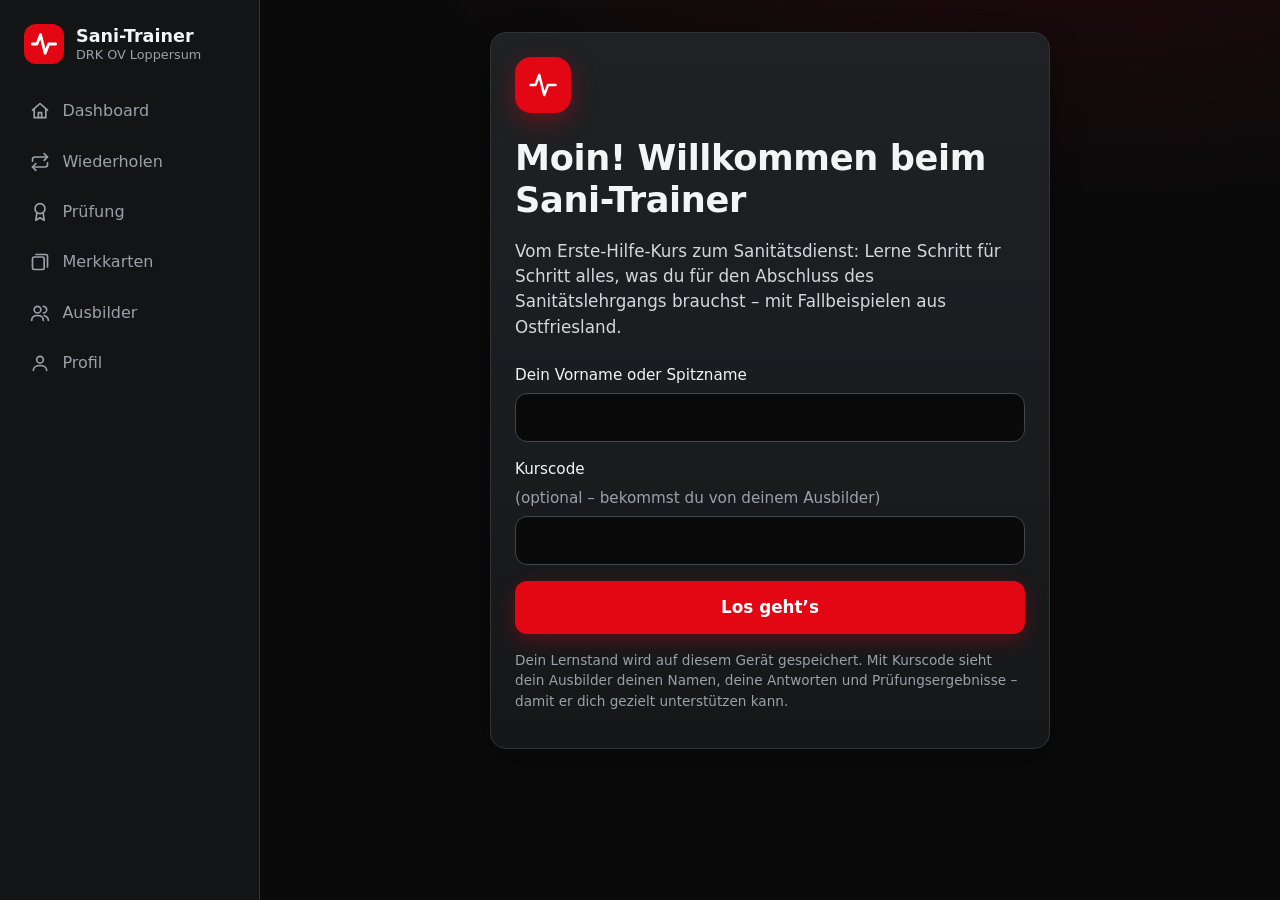
==== index.html @ b761e306 "Sani-Trainer: Lern-App für die Sanitätsausbildung (OV Loppersum) - Lernpfad in 5 Stufen mit 115 Einz" ====
<!doctype html>
<html lang="de">
<head>
  <meta charset="utf-8">
  <meta name="viewport" content="width=device-width, initial-scale=1, viewport-fit=cover">
  <title>Sani-Trainer · DRK OV Loppersum</title>
  <meta name="description" content="Lern-App für die Sanitätsausbildung des DRK-Ortsvereins Loppersum.">
  <meta name="theme-color" content="#0a0a0b">
  <meta name="apple-mobile-web-app-capable" content="yes">
  <meta name="apple-mobile-web-app-status-bar-style" content="black-translucent">
  <link rel="manifest" href="manifest.webmanifest">
  <link rel="icon" href="assets/icon.svg" type="image/svg+xml">
  <link rel="apple-touch-icon" href="assets/icon-192.png">
  <link rel="stylesheet" href="css/style.css">
</head>
<body class="loading">
  <div class="app">
    <aside class="sidebar">
      <a class="brand" href="#/">
        <div class="logos">
          <img src="assets/logo-drk.png" alt="DRK" class="logo" onerror="this.remove()">
          <img src="assets/logo-ov.png" alt="DRK OV Loppersum" class="logo" onerror="this.remove()">
        </div>
        <div class="brand-text"><strong>Sani-Trainer</strong><span>DRK OV Loppersum</span></div>
      </a>
      <nav class="nav" id="nav" aria-label="Hauptnavigation"></nav>
      <div class="sidebar-foot" id="sync-status"></div>
    </aside>

    <main class="main">
      <header class="topbar">
        <a class="brand" href="#/">
          <div class="logos">
            <img src="assets/logo-drk.png" alt="DRK" class="logo" onerror="this.remove()">
            <img src="assets/logo-ov.png" alt="DRK OV Loppersum" class="logo" onerror="this.remove()">
          </div>
          <div class="brand-text"><strong>Sani-Trainer</strong><span>DRK OV Loppersum</span></div>
        </a>
      </header>
      <div id="view" class="view"><div class="loader" aria-label="Lädt"></div></div>
    </main>

    <nav class="bottom-nav" id="bottom-nav" aria-label="Navigation"></nav>
  </div>
  <script type="module" src="js/app.js"></script>
</body>
</html>
---- css/style.css ----
/* Sani-Trainer – dunkles Design: Schwarz / Anthrazit / Rot */
:root {
  --bg: #0a0a0b;
  --surface: #161719;
  --surface-2: #1f2124;
  --surface-3: #2a2d31;
  --border: #303338;
  --border-strong: #42464d;
  --text: #f3f4f6;
  --muted: #9ba1a9;
  --red: #e30613;
  --red-hover: #ff1f2d;
  --red-soft: rgba(227, 6, 19, 0.14);
  --green: #22c55e;
  --green-soft: rgba(34, 197, 94, 0.14);
  --amber: #f5a524;
  --amber-soft: rgba(245, 165, 36, 0.14);
  --radius: 16px;
  --radius-sm: 10px;
  --shadow: 0 10px 30px rgba(0, 0, 0, 0.35);
  --font: system-ui, -apple-system, "Segoe UI", Roboto, "Helvetica Neue", Arial, sans-serif;
  color-scheme: dark;
}

* { box-sizing: border-box; }
html { -webkit-text-size-adjust: 100%; }
body {
  margin: 0;
  background: var(--bg);
  background-image: radial-gradient(1200px 500px at 85% -10%, rgba(227, 6, 19, 0.10), transparent 60%);
  background-attachment: fixed;
  color: var(--text);
  font: 16px/1.5 var(--font);
  -webkit-font-smoothing: antialiased;
}
a { color: inherit; text-decoration: none; }
h1, h2, h3 { line-height: 1.2; margin: 0 0 0.5em; letter-spacing: -0.01em; }
h1 { font-size: clamp(1.6rem, 3.5vw, 2.2rem); }
h2 { font-size: 1.15rem; }
h3 { font-size: 1.05rem; }
p { margin: 0 0 1em; }
hr { border: 0; border-top: 1px solid var(--border); margin: 1.5rem 0; }
.muted { color: var(--muted); }
.small { font-size: 0.85rem; }
.lead { font-size: 1.05rem; color: #d4d7dc; }
.good { color: var(--green); }
.mid { color: var(--amber); }
.bad { color: var(--red-hover); }
.ok-text { color: var(--green); }

.icon { width: 20px; height: 20px; flex: none; }
.icon-xl { width: 48px; height: 48px; color: var(--green); }

/* ---------- Layout ---------- */
.app { display: grid; grid-template-columns: 260px 1fr; min-height: 100vh; }
.sidebar {
  position: sticky; top: 0; height: 100vh;
  display: flex; flex-direction: column; gap: 1.5rem;
  padding: 1.5rem 1rem;
  background: rgba(22, 23, 25, 0.85);
  border-right: 1px solid var(--border);
  backdrop-filter: blur(10px);
}
.brand { display: flex; align-items: center; gap: 0.75rem; padding: 0 0.5rem; }
.logos { display: flex; gap: 0.5rem; align-items: center; }
.logo { height: 40px; width: auto; max-width: 90px; object-fit: contain; border-radius: 6px; }
.logos:not(:has(img))::before {
  content: ""; width: 40px; height: 40px; border-radius: 12px;
  background: var(--red) url("../assets/icon-mark.svg") center / 70% no-repeat;
}
.brand-text { display: flex; flex-direction: column; line-height: 1.2; }
.brand-text strong { font-size: 1.1rem; }
.brand-text span { font-size: 0.8rem; color: var(--muted); }

.nav { display: flex; flex-direction: column; gap: 0.25rem; }
.nav a {
  display: flex; align-items: center; gap: 0.75rem;
  padding: 0.7rem 0.9rem; border-radius: var(--radius-sm);
  color: var(--muted); font-weight: 500;
  transition: background 0.15s, color 0.15s;
}
.nav a:hover { background: var(--surface-2); color: var(--text); }
.nav a.active { background: var(--red-soft); color: #fff; box-shadow: inset 3px 0 0 var(--red); }
.nav a.active .icon { color: var(--red-hover); }

.sidebar-foot { margin-top: auto; }
.me {
  display: flex; gap: 0.75rem; align-items: flex-start;
  padding: 0.9rem; border-radius: var(--radius-sm);
  background: var(--surface-2); border: 1px solid var(--border);
}
.me .icon { margin-top: 2px; color: var(--muted); }
.me div { display: flex; flex-direction: column; font-size: 0.9rem; min-width: 0; }
.me span { color: var(--muted); }

.main { min-width: 0; }
.topbar { display: none; }
.view { max-width: 1180px; margin: 0 auto; padding: 2rem 2rem 4rem; }
.bottom-nav { display: none; }

@media (max-width: 900px) {
  .app { grid-template-columns: 1fr; }
  .sidebar { display: none; }
  .topbar {
    display: flex; align-items: center; position: sticky; top: 0; z-index: 10;
    padding: calc(0.75rem + env(safe-area-inset-top)) 16px 0.75rem;
    background: rgba(10, 10, 11, 0.9); backdrop-filter: blur(10px);
    border-bottom: 1px solid var(--border);
  }
  .topbar .brand { padding: 0; }
  .topbar .logo { height: 32px; }
  .view { padding: 1.25rem 16px calc(6rem + env(safe-area-inset-bottom)); }
  .bottom-nav {
    display: grid; grid-template-columns: repeat(5, 1fr);
    position: fixed; bottom: 0; left: 0; right: 0; z-index: 20;
    padding: 0.4rem 0.25rem calc(0.4rem + env(safe-area-inset-bottom));
    background: rgba(22, 23, 25, 0.95); backdrop-filter: blur(12px);
    border-top: 1px solid var(--border);
  }
  .bottom-nav a {
    display: flex; flex-direction: column; align-items: center; gap: 2px;
    padding: 0.35rem 0; font-size: 0.7rem; color: var(--muted); border-radius: 10px;
  }
  .bottom-nav a.active { color: #fff; }
  .bottom-nav a.active .icon { color: var(--red-hover); }
  body.in-session .bottom-nav { display: none; }
  body.in-session .view { padding-bottom: 2rem; }
}

/* ---------- Bausteine ---------- */
.card {
  background: linear-gradient(180deg, var(--surface-2), var(--surface));
  border: 1px solid var(--border);
  border-radius: var(--radius);
  padding: 1.5rem;
  box-shadow: var(--shadow);
}
.card + .card, .grid-2 + .card, .card + .grid-2 { margin-top: 1.25rem; }
.card-head { display: flex; justify-content: space-between; align-items: baseline; gap: 1rem; flex-wrap: wrap; margin-bottom: 0.75rem; }
.card-head h2 { margin: 0; }
.grid-2 > .card { margin-top: 0; }
.grid-2 { display: grid; grid-template-columns: repeat(2, minmax(0, 1fr)); gap: 1.25rem; margin-top: 1.25rem; }
@media (max-width: 760px) { .grid-2 { grid-template-columns: 1fr; } }
.page-head { margin-bottom: 1rem; }
.page-head p { max-width: 65ch; }
.section-title { margin: 2rem 0 1rem; font-size: 1.25rem; }

.btn {
  display: inline-flex; align-items: center; justify-content: center; gap: 0.5rem;
  min-height: 44px; padding: 0.6rem 1.15rem;
  border: 1px solid transparent; border-radius: 12px;
  font: inherit; font-weight: 600; cursor: pointer;
  transition: background 0.15s, transform 0.05s, border-color 0.15s, opacity 0.15s;
}
.btn:active { transform: translateY(1px); }
.btn:disabled { opacity: 0.4; cursor: not-allowed; }
.btn-primary { background: var(--red); color: #fff; box-shadow: 0 6px 20px rgba(227, 6, 19, 0.3); }
.btn-primary:hover:not(:disabled) { background: var(--red-hover); }
.btn-secondary { background: var(--surface-3); color: var(--text); border-color: var(--border-strong); }
.btn-secondary:hover { background: #33363b; }
.btn-ghost { background: transparent; color: var(--muted); }
.btn-ghost:hover { color: var(--text); background: var(--surface-2); }
.btn-danger-ghost { background: transparent; color: var(--red-hover); border-color: rgba(227, 6, 19, 0.5); }
.btn-danger-ghost:hover { background: var(--red-soft); }
.btn-lg { min-height: 52px; padding: 0.8rem 1.5rem; font-size: 1.05rem; }
.btn-sm { min-height: 36px; padding: 0.35rem 0.8rem; font-size: 0.9rem; }
.btn .icon { width: 18px; height: 18px; }
.link { display: inline-flex; align-items: center; gap: 0.5rem; color: var(--red-hover); font-weight: 600; }

.tag {
  display: inline-flex; align-items: center; padding: 0.15rem 0.6rem;
  border-radius: 999px; font-size: 0.75rem; font-weight: 600;
  background: var(--surface-3); color: #d4d7dc; border: 1px solid var(--border-strong);
}
.tag-muted { color: var(--muted); background: transparent; }
.tag-red { background: var(--red-soft); color: #ff6b74; border-color: rgba(227, 6, 19, 0.4); }
.tag-ok { background: var(--green-soft); color: var(--green); border-color: rgba(34, 197, 94, 0.4); }

.bar { height: 8px; border-radius: 99px; background: var(--surface-3); overflow: hidden; }
.bar span { display: block; height: 100%; border-radius: inherit; background: var(--red); transition: width 0.6s ease; }
.bar.good span { background: var(--green); }
.bar.mid span { background: var(--amber); }
.bar.bad span { background: var(--red); }

.ring-bg { fill: none; stroke: var(--surface-3); stroke-width: 10; }
.ring-fg { fill: none; stroke: var(--red); stroke-width: 10; stroke-linecap: round; transition: stroke-dashoffset 0.8s ease; }
.ring-text { fill: var(--text); font-size: 24px; font-weight: 700; font-family: var(--font); }
.ring-label { fill: var(--muted); font-size: 11px; font-family: var(--font); text-transform: uppercase; letter-spacing: 0.08em; }

/* ---------- Formulare ---------- */
.form { display: flex; flex-direction: column; gap: 1rem; }
label { display: flex; flex-direction: column; gap: 0.4rem; font-weight: 500; font-size: 0.95rem; }
input[type="text"], input:not([type]), input[type="password"] {
  font: inherit; color: var(--text);
  background: var(--bg); border: 1px solid var(--border-strong); border-radius: 12px;
  padding: 0.75rem 0.9rem; min-height: 48px;
}
input:focus { outline: 2px solid var(--red); outline-offset: 1px; border-color: transparent; }
.form-error { color: #ff6b74; background: var(--red-soft); padding: 0.6rem 0.8rem; border-radius: 10px; margin: 0; }
.form-ok { color: var(--green); margin-top: 0.5rem; }
.file-btn { cursor: pointer; align-self: flex-start; display: inline-flex; flex-direction: row; }
.switch { flex-direction: row; align-items: center; gap: 0.75rem; cursor: pointer; }
.switch input { position: absolute; opacity: 0; }
.switch span { width: 46px; height: 26px; border-radius: 99px; background: var(--surface-3); border: 1px solid var(--border-strong); position: relative; transition: background 0.2s; flex: none; }
.switch span::after { content: ""; position: absolute; top: 3px; left: 3px; width: 18px; height: 18px; border-radius: 50%; background: #fff; transition: transform 0.2s; }
.switch input:checked + span { background: var(--red); border-color: var(--red); }
.switch input:checked + span::after { transform: translateX(20px); }
.switch input:focus-visible + span { outline: 2px solid var(--red); outline-offset: 2px; }
.card .btn + .btn { margin-left: 0.5rem; }
.card > .btn { margin-top: 0.25rem; }

/* ---------- Onboarding ---------- */
.onboarding { display: grid; place-items: center; min-height: 70vh; }
.onboarding-card { max-width: 560px; width: 100%; }
.onb-logos { display: flex; align-items: center; gap: 0.75rem; margin-bottom: 1.5rem; }
.onb-logos .logo { height: 56px; }
.onb-mark { width: 56px; height: 56px; border-radius: 16px; display: grid; place-items: center; background: var(--red); color: #fff; box-shadow: 0 8px 24px rgba(227, 6, 19, 0.35); }
.onb-mark .icon { width: 30px; height: 30px; }
.onb-logos:has(.logo) .onb-mark { display: none; }
.onboarding-card .form { margin: 1.5rem 0 1rem; }

/* ---------- Dashboard ---------- */
.hero {
  display: flex; align-items: center; justify-content: space-between; gap: 2rem;
  padding: 2rem; border-radius: 20px;
  background:
    radial-gradient(600px 300px at 100% 0%, rgba(227, 6, 19, 0.22), transparent 70%),
    linear-gradient(135deg, #1d1f22, #121315);
  border: 1px solid var(--border);
  box-shadow: var(--shadow);
}
.eyebrow { display: inline-block; font-size: 0.75rem; font-weight: 700; letter-spacing: 0.1em; text-transform: uppercase; color: #ff6b74; margin-bottom: 0.5rem; }
.hero-actions { display: flex; flex-wrap: wrap; gap: 0.75rem; margin-top: 1.25rem; }
.hero-ring { flex: none; }
@media (max-width: 640px) {
  .hero { flex-direction: column-reverse; align-items: flex-start; padding: 1.5rem; gap: 1rem; }
  .hero-ring svg { width: 110px; height: 110px; }
  .hero-actions .btn { flex: 1 1 auto; }
}

.kpis { display: grid; grid-template-columns: repeat(4, minmax(0, 1fr)); gap: 1rem; margin-top: 1.25rem; }
@media (max-width: 900px) { .kpis { grid-template-columns: repeat(2, minmax(0, 1fr)); } }
.kpi {
  display: flex; align-items: center; gap: 0.9rem;
  padding: 1rem 1.1rem; border-radius: var(--radius);
  background: var(--surface); border: 1px solid var(--border);
}
.kpi > .icon { width: 40px; height: 40px; padding: 9px; border-radius: 12px; background: var(--red-soft); color: #ff6b74; }
.kpi div { display: flex; flex-direction: column; min-width: 0; }
.kpi span { font-size: 0.8rem; color: var(--muted); }
.kpi strong { font-size: 1.4rem; }

.levels { display: grid; grid-template-columns: repeat(auto-fill, minmax(260px, 1fr)); gap: 1rem; }
.level-card {
  display: flex; gap: 1rem; padding: 1.25rem;
  border-radius: var(--radius); background: var(--surface); border: 1px solid var(--border);
  transition: border-color 0.15s, transform 0.15s, background 0.15s;
}
.level-card:hover:not(.locked) { border-color: var(--border-strong); background: var(--surface-2); transform: translateY(-2px); }
.level-card.current { border-color: rgba(227, 6, 19, 0.7); box-shadow: 0 0 0 1px rgba(227, 6, 19, 0.35), var(--shadow); }
.level-card.locked { opacity: 0.5; cursor: not-allowed; }
.level-num {
  flex: none; width: 44px; height: 44px; border-radius: 12px; display: grid; place-items: center;
  background: var(--surface-3); font-weight: 800; font-size: 1.2rem;
}
.level-card.current .level-num, .level-card.exam:not(.locked) .level-num { background: var(--red); color: #fff; }
.level-card.done .level-num { background: var(--green-soft); color: var(--green); }
.level-body { flex: 1; min-width: 0; display: flex; flex-direction: column; }
.level-body h3 { margin-bottom: 0.25rem; }
.level-body p { font-size: 0.88rem; color: var(--muted); margin-bottom: 0.75rem; }
.level-foot { display: flex; justify-content: space-between; font-size: 0.85rem; color: var(--muted); margin: auto 0 0.4rem; }
.level-foot strong { color: var(--text); }

.topic-list { list-style: none; padding: 0; margin: 0; display: flex; flex-direction: column; gap: 0.9rem; }
.topic-list a { display: block; padding: 0.35rem; margin: -0.35rem; border-radius: 10px; }
.topic-list a:hover { background: var(--surface-3); }
.topic-row { display: flex; justify-content: space-between; gap: 1rem; margin-bottom: 0.35rem; font-size: 0.95rem; }
.chips { display: flex; flex-wrap: wrap; gap: 0.5rem; }
.chip {
  padding: 0.45rem 0.85rem; border-radius: 999px; font-size: 0.88rem;
  background: var(--surface-3); border: 1px solid var(--border-strong);
  transition: border-color 0.15s, background 0.15s;
}
.chip:hover { border-color: var(--red); background: var(--red-soft); }

/* ---------- Lernsitzung ---------- */
.session { max-width: 780px; margin: 0 auto; }
.session-head { display: flex; align-items: center; gap: 1rem; margin-bottom: 0.75rem; }
.session-title { display: flex; flex-direction: column; flex: 1; min-width: 0; line-height: 1.3; }
.session-title strong { white-space: nowrap; overflow: hidden; text-overflow: ellipsis; }
.progress-line { height: 4px; background: var(--surface-3); border-radius: 99px; overflow: hidden; margin-bottom: 1.25rem; }
.progress-line span { display: block; height: 100%; background: var(--red); transition: width 0.4s ease; }
.timer { display: inline-flex; align-items: center; gap: 0.4rem; padding: 0.4rem 0.8rem; border-radius: 99px; background: var(--surface-3); font-variant-numeric: tabular-nums; font-weight: 700; }
.timer.warn { background: var(--red-soft); color: #ff6b74; }

.q-meta { display: flex; flex-wrap: wrap; gap: 0.4rem; margin-bottom: 1rem; }
.q-text { font-size: 1.2rem; font-weight: 650; margin-bottom: 0.75rem; }
.hint { color: var(--muted); font-size: 0.88rem; margin-top: -0.25rem; }
.answers { display: flex; flex-direction: column; gap: 0.6rem; margin: 1rem 0; }
.answers-tf { flex-direction: row; }
.answers-tf .opt { flex: 1; justify-content: center; }
.opt {
  display: flex; align-items: center; gap: 0.8rem; width: 100%; text-align: left;
  padding: 0.9rem 1rem; min-height: 54px;
  font: inherit; color: var(--text);
  background: var(--surface-3); border: 1.5px solid var(--border-strong); border-radius: 12px;
  cursor: pointer; transition: border-color 0.12s, background 0.12s;
}
.opt:hover { border-color: #5a5f67; }
.opt.selected { border-color: var(--red); background: var(--red-soft); }
.opt .dot, .opt .box { flex: none; width: 20px; height: 20px; border: 2px solid #6b7078; }
.opt .dot { border-radius: 50%; }
.opt .box { border-radius: 6px; }
.opt.selected .dot { border-color: var(--red); background: radial-gradient(circle, var(--red) 45%, transparent 50%); }
.opt.selected .box { border-color: var(--red); background: var(--red); box-shadow: inset 0 0 0 3px var(--surface-3); }
.opt .num { flex: none; width: 26px; height: 26px; border-radius: 8px; display: grid; place-items: center; background: var(--bg); font-weight: 700; font-size: 0.85rem; color: var(--muted); }
.opt.chosen { border-color: var(--red); background: var(--red-soft); }
.opt.chosen .num { background: var(--red); color: #fff; }
.order-chosen, .order-pool { display: flex; flex-direction: column; gap: 0.5rem; }
.order-pool { margin-top: 0.75rem; padding-top: 0.75rem; border-top: 1px dashed var(--border-strong); }
.order-empty { padding: 0.9rem; border: 1.5px dashed var(--border-strong); border-radius: 12px; color: var(--muted); text-align: center; font-size: 0.9rem; }

.answers.locked .opt { cursor: default; }
.opt.correct { border-color: var(--green); background: var(--green-soft); }
.opt.missed { border-color: var(--green); border-style: dashed; }
.opt.wrong { border-color: var(--red); background: var(--red-soft); }
.opt.dim { opacity: 0.5; }

.feedback { border-radius: 12px; padding: 1rem 1.1rem; margin-bottom: 1rem; border: 1px solid; }
.feedback p { margin: 0.4rem 0 0; color: #d4d7dc; }
.feedback.ok { background: var(--green-soft); border-color: rgba(34, 197, 94, 0.4); }
.feedback.bad { background: var(--red-soft); border-color: rgba(227, 6, 19, 0.45); }
.fb-title { font-weight: 700; }
.feedback.ok .fb-title { color: var(--green); }
.feedback.bad .fb-title { color: #ff6b74; }
.fb-order { margin: 0.5rem 0 0; padding-left: 1.3rem; }
.q-actions { display: flex; justify-content: flex-end; }
.q-actions .btn { min-width: 180px; }
@media (max-width: 640px) { .q-actions .btn { width: 100%; } }

.case-title { font-size: 1.35rem; }
.scenario { padding: 1rem 1.1rem; border-left: 3px solid var(--red); background: var(--bg); border-radius: 0 12px 12px 0; color: #d9dce1; }
.case-step { border-top: 1px solid var(--border); padding-top: 1.25rem; margin-top: 1.25rem; scroll-margin-top: 90px; }
.step-label { font-size: 0.75rem; font-weight: 700; text-transform: uppercase; letter-spacing: 0.08em; color: #ff6b74; margin-bottom: 0.5rem; }
.situation { padding: 0.8rem 1rem; background: var(--surface-3); border-radius: 12px; font-size: 0.95rem; }
.question.embedded .q-text { font-size: 1.1rem; }

.result { display: flex; align-items: center; gap: 2rem; }
@media (max-width: 640px) { .result { flex-direction: column; align-items: flex-start; } }
.result .tag { margin-bottom: 0.5rem; }
.review-list { padding-left: 1.2rem; margin: 0; display: flex; flex-direction: column; gap: 1rem; }
.review-list ul { padding-left: 1.1rem; margin-top: 0.5rem; display: flex; flex-direction: column; gap: 0.6rem; }
.review-list p { margin: 0.25rem 0 0; }

.empty { text-align: center; max-width: 560px; margin: 2rem auto; display: flex; flex-direction: column; align-items: center; gap: 0.5rem; }

/* ---------- Prüfung ---------- */
.facts { list-style: none; padding: 0; margin: 0 0 1.5rem; display: flex; flex-direction: column; gap: 0.9rem; }
.facts li { display: flex; align-items: center; gap: 0.75rem; }
.facts .icon { color: #ff6b74; }
.notice { display: flex; gap: 0.6rem; align-items: center; padding: 0.9rem 1rem; background: var(--surface-3); border-radius: 12px; color: var(--muted); margin: 0; }
.exam-list { list-style: none; padding: 0; margin: 0; display: flex; flex-direction: column; gap: 0.6rem; }
.exam-list li { display: grid; grid-template-columns: 1fr auto auto; gap: 1rem; align-items: center; padding: 0.6rem 0.8rem; background: var(--surface-3); border-radius: 10px; }

/* ---------- Merkkarten ---------- */
.memo-grid { display: grid; grid-template-columns: repeat(auto-fill, minmax(300px, 1fr)); gap: 1.25rem; }
.memo-grid .card + .card { margin-top: 0; }
.memo h2 { color: #ff6b74; }
.memo-table { width: 100%; border-collapse: collapse; font-size: 0.92rem; }
.memo-table th, .memo-table td { padding: 0.5rem 0; border-bottom: 1px solid var(--border); text-align: left; vertical-align: top; }
.memo-table th { font-weight: 600; padding-right: 1rem; width: 45%; }
.memo-table td { color: #d4d7dc; }
.memo-list { margin: 0; padding-left: 1.2rem; display: flex; flex-direction: column; gap: 0.4rem; font-size: 0.92rem; }
.memo .small { margin: 0.75rem 0 0; }

/* ---------- Ausbilder ---------- */
.stats-head { display: flex; justify-content: space-between; align-items: center; gap: 1rem; flex-wrap: wrap; margin-top: 2rem; }
.stats-head h2 { font-size: 1.4rem; margin: 0; }
.hard-list { margin: 0; padding-left: 1.3rem; display: flex; flex-direction: column; gap: 0.8rem; font-size: 0.92rem; }
.legend { display: flex; flex-wrap: wrap; gap: 0.4rem; font-size: 0.75rem; }
.legend .cell { padding: 0.15rem 0.5rem; border-radius: 6px; }
.table-wrap { overflow-x: auto; margin: 0 -0.5rem; padding: 0 0.5rem; }
.heatmap { border-collapse: separate; border-spacing: 3px; font-size: 0.85rem; min-width: 100%; }
.heatmap thead th { font-weight: 600; color: var(--muted); font-size: 0.75rem; vertical-align: bottom; white-space: nowrap; padding: 0.3rem; }
.heatmap tbody th { text-align: left; white-space: nowrap; padding-right: 0.8rem; font-weight: 600; position: sticky; left: 0; background: var(--surface); }
.heatmap td { text-align: center; padding: 0.45rem 0.4rem; border-radius: 6px; min-width: 44px; font-variant-numeric: tabular-nums; }
.heatmap td small { display: block; font-size: 0.65rem; opacity: 0.7; }
.cell.good { background: rgba(34, 197, 94, 0.22); color: #7ee2a2; }
.cell.mid { background: rgba(245, 165, 36, 0.22); color: #f8c46b; }
.cell.bad { background: rgba(227, 6, 19, 0.28); color: #ff8a91; }
.cell.none { background: var(--surface-3); color: var(--muted); }

/* ---------- Laden ---------- */
.loader { width: 40px; height: 40px; margin: 30vh auto; border-radius: 50%; border: 3px solid var(--surface-3); border-top-color: var(--red); animation: spin 0.8s linear infinite; }
@keyframes spin { to { transform: rotate(360deg); } }

@media (prefers-reduced-motion: reduce) {
  *, *::before, *::after { transition: none !important; animation: none !important; scroll-behavior: auto !important; }
}
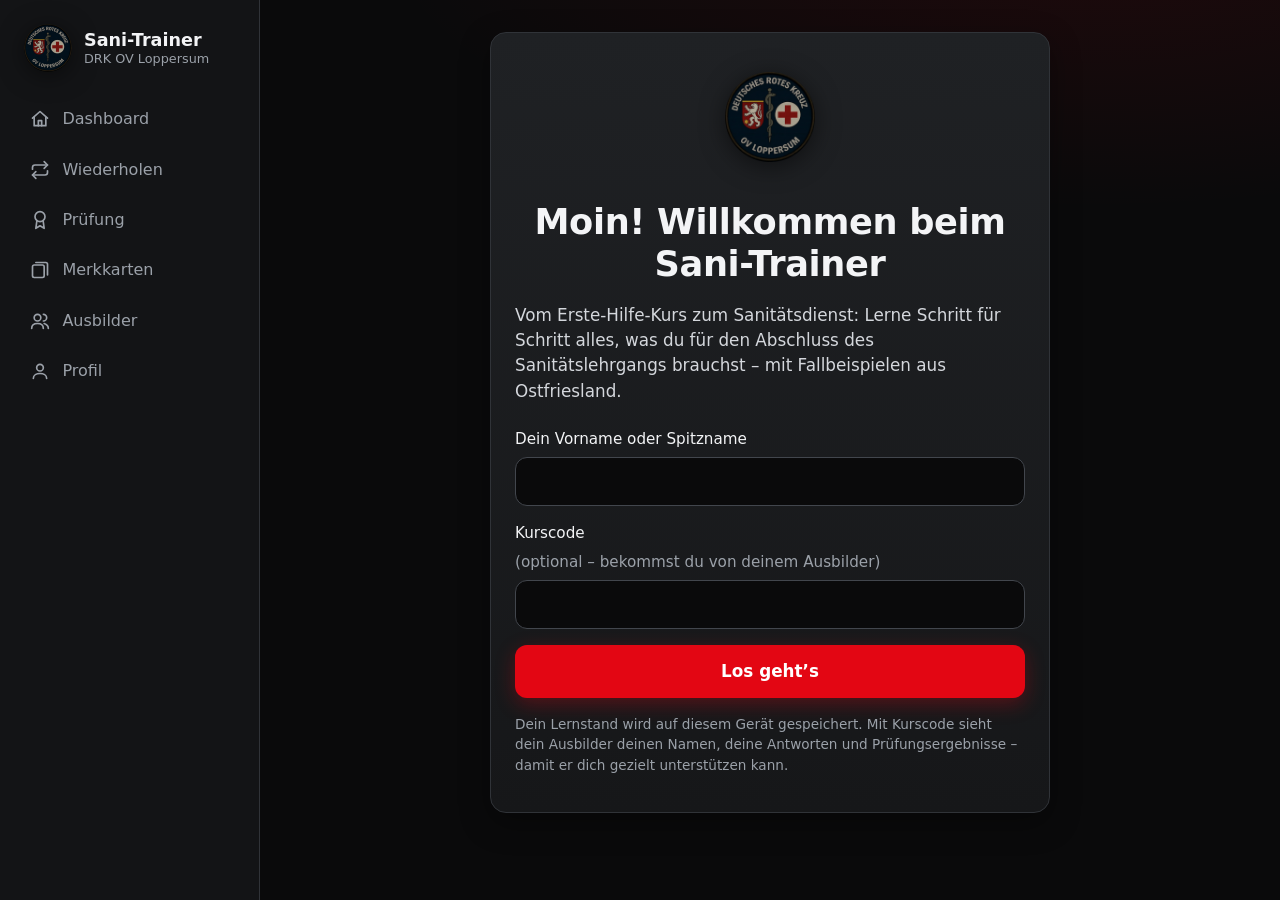
==== commit 469cd86d: "Logo des OV Loppersum eingebunden, App-Symbole aus dem Logo erzeugt Co-Authored-By: Claude Opus 5.5 " ====
--- a/index.html
+++ b/index.html
@@ -9,7 +9,7 @@
   <meta name="apple-mobile-web-app-capable" content="yes">
   <meta name="apple-mobile-web-app-status-bar-style" content="black-translucent">
   <link rel="manifest" href="manifest.webmanifest">
-  <link rel="icon" href="assets/icon.svg" type="image/svg+xml">
+  <link rel="icon" href="assets/icon-192.png" type="image/png">
   <link rel="apple-touch-icon" href="assets/icon-192.png">
   <link rel="stylesheet" href="css/style.css">
 </head>
--- a/css/style.css
+++ b/css/style.css
@@ -63,7 +63,8 @@
 }
 .brand { display: flex; align-items: center; gap: 0.75rem; padding: 0 0.5rem; }
 .logos { display: flex; gap: 0.5rem; align-items: center; }
-.logo { height: 40px; width: auto; max-width: 90px; object-fit: contain; border-radius: 6px; }
+.logo { height: 48px; width: auto; max-width: 90px; object-fit: contain; border-radius: 6px; }
+.logo[src*="logo-ov"] { border-radius: 50%; width: 48px; filter: drop-shadow(0 4px 12px rgba(0, 0, 0, 0.5)); }
 .logos:not(:has(img))::before {
   content: ""; width: 40px; height: 40px; border-radius: 12px;
   background: var(--red) url("../assets/icon-mark.svg") center / 70% no-repeat;
@@ -108,7 +109,8 @@
     border-bottom: 1px solid var(--border);
   }
   .topbar .brand { padding: 0; }
-  .topbar .logo { height: 32px; }
+  .topbar .logo, .topbar .logo[src*="logo-ov"] { height: 38px; width: auto; }
+.topbar .logo[src*="logo-ov"] { width: 38px; }
   .view { padding: 1.25rem 16px calc(6rem + env(safe-area-inset-bottom)); }
   .bottom-nav {
     display: grid; grid-template-columns: repeat(5, 1fr);
@@ -174,6 +176,7 @@
 }
 .tag-muted { color: var(--muted); background: transparent; }
 .tag-red { background: var(--red-soft); color: #ff6b74; border-color: rgba(227, 6, 19, 0.4); }
+.tag-source { background: rgba(96, 165, 250, 0.12); color: #93c5fd; border-color: rgba(96, 165, 250, 0.35); }
 .tag-ok { background: var(--green-soft); color: var(--green); border-color: rgba(34, 197, 94, 0.4); }
 
 .bar { height: 8px; border-radius: 99px; background: var(--surface-3); overflow: hidden; }
@@ -213,7 +216,10 @@
 .onboarding { display: grid; place-items: center; min-height: 70vh; }
 .onboarding-card { max-width: 560px; width: 100%; }
 .onb-logos { display: flex; align-items: center; gap: 0.75rem; margin-bottom: 1.5rem; }
-.onb-logos .logo { height: 56px; }
+.onb-logos { justify-content: center; }
+.onb-logos .logo { height: 120px; }
+.onb-logos .logo[src*="logo-ov"] { width: 120px; }
+.onboarding-card h1 { text-align: center; }
 .onb-mark { width: 56px; height: 56px; border-radius: 16px; display: grid; place-items: center; background: var(--red); color: #fff; box-shadow: 0 8px 24px rgba(227, 6, 19, 0.35); }
 .onb-mark .icon { width: 30px; height: 30px; }
 .onb-logos:has(.logo) .onb-mark { display: none; }
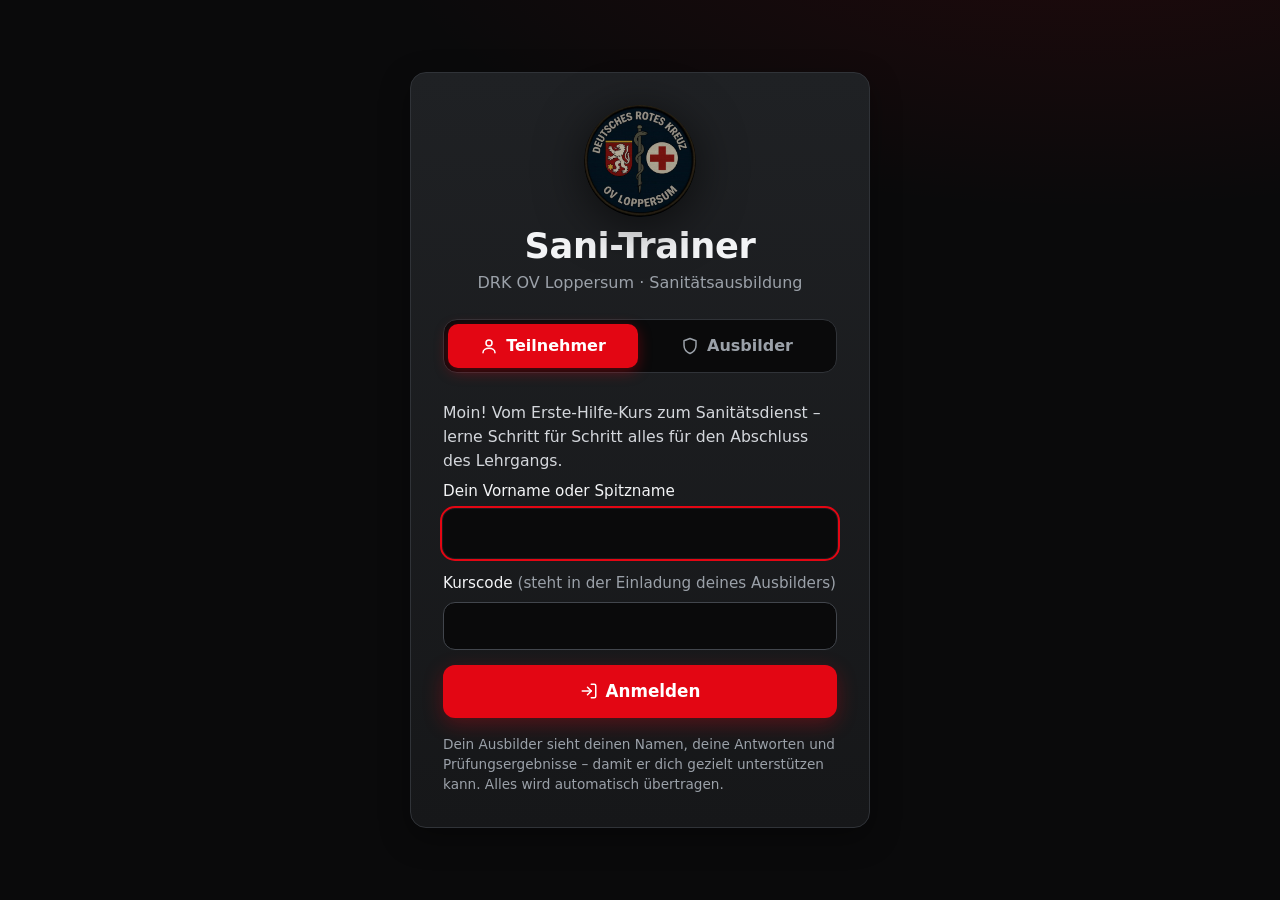
==== commit c3f76835: "Ausbilder sehen den Lernfortschritt automatisch (ohne Export/Import) - Ausbilder-Anmeldung mit Kursc" ====
--- a/index.html
+++ b/index.html
@@ -42,6 +42,7 @@
 
     <nav class="bottom-nav" id="bottom-nav" aria-label="Navigation"></nav>
   </div>
+  <script src="js/vendor/qrcode.js"></script>
   <script type="module" src="js/app.js"></script>
 </body>
 </html>
--- a/css/style.css
+++ b/css/style.css
@@ -396,6 +396,98 @@
 .cell.bad { background: rgba(227, 6, 19, 0.28); color: #ff8a91; }
 .cell.none { background: var(--surface-3); color: var(--muted); }
 
+/* ---------- Ausbilder: PIN & Einladen ---------- */
+.lock-icon { width: 56px; height: 56px; border-radius: 16px; display: grid; place-items: center; background: var(--red-soft); color: #ff6b74; margin: 0 auto 0.5rem; }
+.lock-icon .icon { width: 28px; height: 28px; }
+#pin-form h1, #pin-form > p.muted { text-align: center; }
+#pin-form .btn-ghost { align-self: center; }
+#pin-form .link { align-self: center; }
+.head-actions { display: flex; gap: 0.5rem; flex-wrap: wrap; }
+.stats-head h1 { margin-bottom: 0.25rem; }
+.invite { display: grid; grid-template-columns: 220px 1fr; gap: 1.5rem; align-items: start; margin-bottom: 1.25rem; }
+.invite-qr { background: #fff; border-radius: 14px; padding: 10px; }
+.invite-qr img { display: block; width: 100%; height: auto; }
+.invite-body { display: flex; flex-direction: column; gap: 0.9rem; min-width: 0; }
+.invite-body h2 { display: flex; align-items: center; gap: 0.5rem; margin: 0; }
+.invite-body p { margin: 0; }
+.invite-actions { display: flex; flex-wrap: wrap; gap: 0.6rem; align-items: center; }
+.card .invite-actions .btn + .btn { margin-left: 0; }
+.invite-msg { color: var(--green); }
+textarea {
+  font: inherit; font-size: 0.92rem; color: var(--text); resize: vertical;
+  background: var(--bg); border: 1px solid var(--border-strong); border-radius: 12px; padding: 0.75rem 0.9rem;
+}
+textarea:focus { outline: 2px solid var(--red); outline-offset: 1px; border-color: transparent; }
+@media (max-width: 760px) {
+  .invite { grid-template-columns: 1fr; }
+  .invite-qr { max-width: 220px; margin: 0 auto; }
+  .invite-actions .btn, .invite-actions .file-btn { flex: 1 1 auto; }
+}
+
+/* ---------- Ausbilder: Fortschritt ---------- */
+.progress-table { width: 100%; border-collapse: collapse; font-size: 0.92rem; min-width: 760px; }
+.progress-table th, .progress-table td { padding: 0.7rem 0.6rem; border-bottom: 1px solid var(--border); text-align: left; vertical-align: middle; white-space: nowrap; }
+.progress-table thead th { font-size: 0.75rem; font-weight: 600; color: var(--muted); text-transform: uppercase; letter-spacing: 0.04em; }
+.progress-table tbody th { font-weight: 600; position: sticky; left: 0; background: var(--surface); }
+.progress-table tbody tr:hover td, .progress-table tbody tr:hover th { background: var(--surface-2); }
+.pt-bar { display: flex; align-items: center; gap: 0.6rem; min-width: 160px; }
+.pt-bar .bar { flex: 1; }
+.pt-bar strong { min-width: 3.2em; text-align: right; font-variant-numeric: tabular-nums; }
+.stage-dots { display: flex; gap: 4px; }
+.dot-lv { width: 26px; height: 26px; border-radius: 8px; display: grid; place-items: center; font-size: 0.75rem; font-weight: 700; background: var(--surface-3); color: var(--muted); border: 1px solid var(--border-strong); }
+.dot-lv.part { background: var(--amber-soft); color: #f8c46b; border-color: rgba(245, 165, 36, 0.4); }
+.dot-lv.done { background: var(--green-soft); color: #7ee2a2; border-color: rgba(34, 197, 94, 0.45); }
+.table-note { margin: 0.75rem 0 0; }
+.kpis + .card { margin-top: 1.25rem; }
+.invite-qr canvas { display: block; width: 100%; height: auto; }
+#stats .loader { margin: 3rem auto; }
+#stats + .invite { margin-top: 1.25rem; }
+
+/* ---------- Anmeldung ---------- */
+body.auth .sidebar, body.auth .bottom-nav, body.auth .topbar { display: none; }
+body.auth .app { grid-template-columns: 1fr; }
+body.auth .view { padding-top: 2rem; padding-bottom: 2rem; }
+.auth-wrap { min-height: calc(100vh - 4rem); display: grid; place-items: center; }
+.auth-inline { min-height: 60vh; }
+.auth-card { width: 100%; max-width: 460px; display: flex; flex-direction: column; gap: 0.25rem; padding: 2rem; }
+.auth-card h1 { text-align: center; margin: 0.25rem 0 0; }
+.auth-sub { text-align: center; margin-bottom: 1.25rem; }
+.auth-logo { display: flex; justify-content: center; }
+.auth-logo img { width: 112px; height: 112px; border-radius: 50%; filter: drop-shadow(0 8px 24px rgba(0, 0, 0, 0.6)); }
+.auth-lead { margin: 0.25rem 0 0.5rem; font-size: 0.98rem; }
+.auth-h { font-size: 0.8rem; text-transform: uppercase; letter-spacing: 0.08em; color: var(--muted); margin: 0.25rem 0 0.6rem; }
+.auth-note { margin: 1rem 0 0; }
+#auth-body .form { gap: 0.9rem; }
+#auth-body #forgot { align-self: center; }
+.seg { display: grid; grid-template-columns: 1fr 1fr; gap: 4px; padding: 4px; margin-bottom: 1.25rem; background: var(--bg); border: 1px solid var(--border); border-radius: 14px; }
+.seg a { display: flex; align-items: center; justify-content: center; gap: 0.5rem; min-height: 44px; border-radius: 10px; font-weight: 600; color: var(--muted); transition: background 0.15s, color 0.15s; }
+.seg a:hover { color: var(--text); }
+.seg a.active { background: var(--red); color: #fff; box-shadow: 0 4px 14px rgba(227, 6, 19, 0.35); }
+.seg .icon { width: 18px; height: 18px; }
+.profile-list { list-style: none; padding: 0; margin: 0; display: flex; flex-direction: column; gap: 0.5rem; }
+.profile-list li { display: flex; gap: 0.4rem; }
+.profile-pick {
+  flex: 1; display: flex; align-items: center; gap: 0.8rem; min-height: 56px; padding: 0.55rem 0.9rem; text-align: left;
+  font: inherit; color: var(--text); background: var(--surface-3); border: 1px solid var(--border-strong); border-radius: 12px; cursor: pointer;
+  transition: border-color 0.15s, background 0.15s;
+}
+.profile-pick:hover { border-color: var(--red); background: var(--red-soft); }
+.profile-pick > .icon { margin-left: auto; color: var(--muted); }
+.pp-text { display: flex; flex-direction: column; line-height: 1.25; min-width: 0; }
+.avatar { flex: none; width: 36px; height: 36px; border-radius: 50%; display: grid; place-items: center; background: var(--red); color: #fff; font-weight: 700; }
+.profile-del { flex: none; width: 44px; font: inherit; color: var(--muted); background: transparent; border: 1px solid var(--border); border-radius: 12px; cursor: pointer; }
+.profile-del:hover { color: #ff6b74; border-color: rgba(227, 6, 19, 0.5); }
+.divider { display: flex; align-items: center; gap: 0.75rem; margin: 1.25rem 0 0.75rem; color: var(--muted); font-size: 0.85rem; }
+.divider::before, .divider::after { content: ""; flex: 1; height: 1px; background: var(--border); }
+.logout-link { display: flex; align-items: center; gap: 0.5rem; margin-top: 0.5rem; padding: 0.5rem 0.9rem; border-radius: 10px; color: var(--muted); font-size: 0.9rem; }
+.logout-link:hover { color: var(--text); background: var(--surface-2); }
+.logout-link .icon { width: 18px; height: 18px; }
+@media (max-width: 640px) {
+  body.auth .view { padding: 1rem 16px; }
+  .auth-card { padding: 1.5rem 1.25rem; }
+  .auth-logo img { width: 92px; height: 92px; }
+}
+
 /* ---------- Laden ---------- */
 .loader { width: 40px; height: 40px; margin: 30vh auto; border-radius: 50%; border: 3px solid var(--surface-3); border-top-color: var(--red); animation: spin 0.8s linear infinite; }
 @keyframes spin { to { transform: rotate(360deg); } }
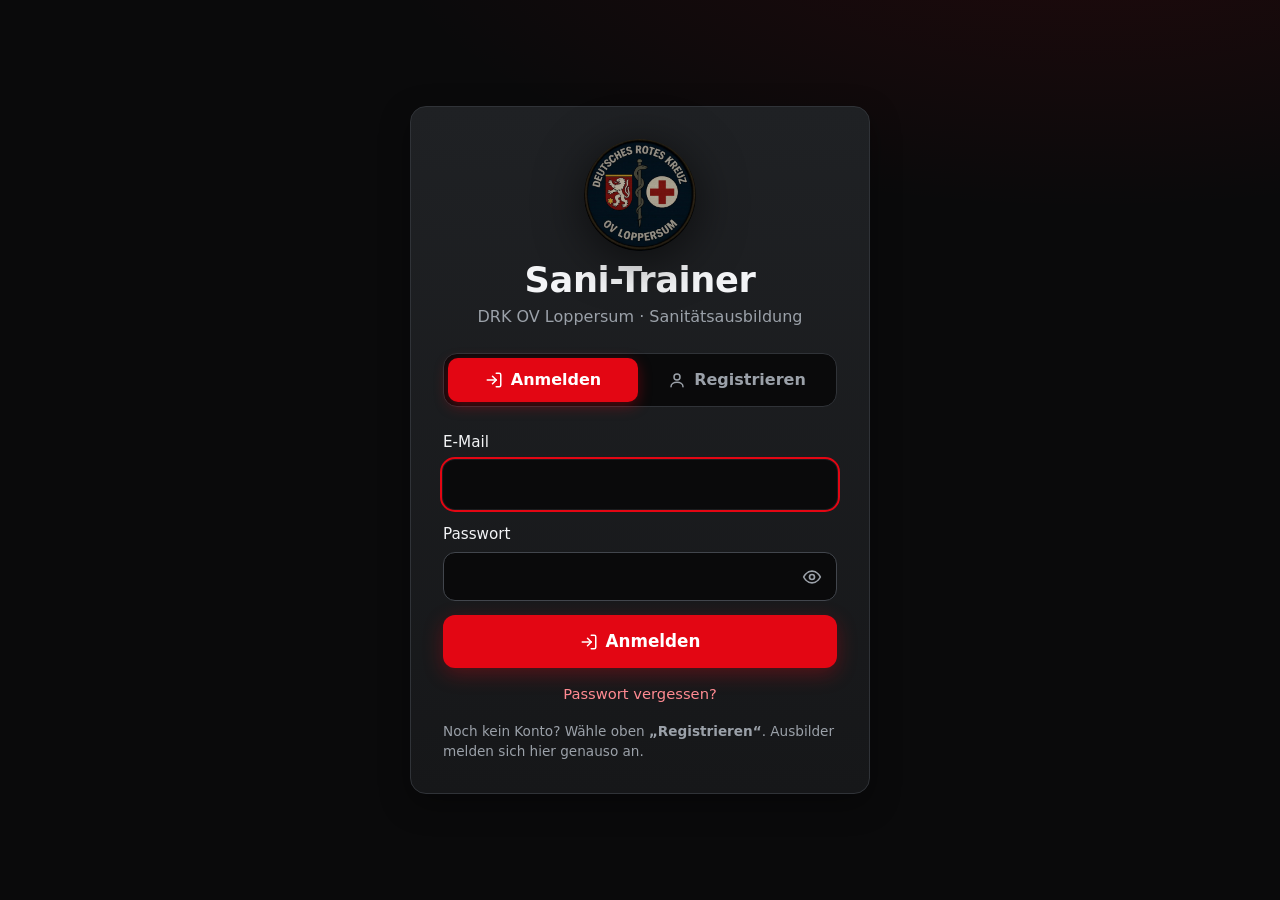
==== commit 1ad7746f: "Gesamtcheck: Korrekturen an Abgleich, Ausbilder-Ansicht und Inhalten - Hochladen und Abgleich des Le" ====
--- a/index.html
+++ b/index.html
@@ -18,7 +18,6 @@
     <aside class="sidebar">
       <a class="brand" href="#/">
         <div class="logos">
-          <img src="assets/logo-drk.png" alt="DRK" class="logo" onerror="this.remove()">
           <img src="assets/logo-ov.png" alt="DRK OV Loppersum" class="logo" onerror="this.remove()">
         </div>
         <div class="brand-text"><strong>Sani-Trainer</strong><span>DRK OV Loppersum</span></div>
@@ -31,7 +30,6 @@
       <header class="topbar">
         <a class="brand" href="#/">
           <div class="logos">
-            <img src="assets/logo-drk.png" alt="DRK" class="logo" onerror="this.remove()">
             <img src="assets/logo-ov.png" alt="DRK OV Loppersum" class="logo" onerror="this.remove()">
           </div>
           <div class="brand-text"><strong>Sani-Trainer</strong><span>DRK OV Loppersum</span></div>
--- a/css/style.css
+++ b/css/style.css
@@ -23,6 +23,7 @@
 }
 
 * { box-sizing: border-box; }
+[hidden] { display: none !important; }
 html { -webkit-text-size-adjust: 100%; }
 body {
   margin: 0;
@@ -193,7 +194,7 @@
 /* ---------- Formulare ---------- */
 .form { display: flex; flex-direction: column; gap: 1rem; }
 label { display: flex; flex-direction: column; gap: 0.4rem; font-weight: 500; font-size: 0.95rem; }
-input[type="text"], input:not([type]), input[type="password"] {
+input[type="text"], input:not([type]), input[type="password"], input[type="email"] {
   font: inherit; color: var(--text);
   background: var(--bg); border: 1px solid var(--border-strong); border-radius: 12px;
   padding: 0.75rem 0.9rem; min-height: 48px;
@@ -369,13 +370,15 @@
 .exam-list li { display: grid; grid-template-columns: 1fr auto auto; gap: 1rem; align-items: center; padding: 0.6rem 0.8rem; background: var(--surface-3); border-radius: 10px; }
 
 /* ---------- Merkkarten ---------- */
-.memo-grid { display: grid; grid-template-columns: repeat(auto-fill, minmax(300px, 1fr)); gap: 1.25rem; }
+.memo-grid { columns: 3 320px; column-gap: 1.25rem; }
+.memo-grid .card { break-inside: avoid; display: block; margin: 0 0 1.25rem; }
 .memo-grid .card + .card { margin-top: 0; }
 .memo h2 { color: #ff6b74; }
-.memo-table { width: 100%; border-collapse: collapse; font-size: 0.92rem; }
+.memo-table { width: 100%; border-collapse: collapse; font-size: 0.92rem; table-layout: fixed; }
 .memo-table th, .memo-table td { padding: 0.5rem 0; border-bottom: 1px solid var(--border); text-align: left; vertical-align: top; }
-.memo-table th { font-weight: 600; padding-right: 1rem; width: 45%; }
-.memo-table td { color: #d4d7dc; }
+.memo-table th { font-weight: 600; padding-right: 0.8rem; width: 44%; overflow-wrap: break-word; hyphens: auto; }
+.memo-table td { color: #d4d7dc; overflow-wrap: anywhere; hyphens: auto; }
+.memo-list { overflow-wrap: anywhere; hyphens: auto; }
 .memo-list { margin: 0; padding-left: 1.2rem; display: flex; flex-direction: column; gap: 0.4rem; font-size: 0.92rem; }
 .memo .small { margin: 0.75rem 0 0; }
 
@@ -424,6 +427,98 @@
   .invite-actions .btn, .invite-actions .file-btn { flex: 1 1 auto; }
 }
 
+/* ---------- Protokoll-Übung ---------- */
+.session.protocol { max-width: 1100px; }
+.psteps { margin: 0 0 1rem; padding-left: 1.3rem; display: flex; flex-direction: column; gap: 0.35rem; color: #d9dce1; }
+#pform { display: flex; flex-direction: column; gap: 1rem; margin-top: 1rem; }
+#pform .card + .card, .pgrid + .card, .card + .pgrid { margin-top: 0; }
+.pgrid { display: grid; grid-template-columns: repeat(2, minmax(0, 1fr)); gap: 1rem; align-items: stretch; }
+.pgrid > .psec { height: 100%; }
+.pgrid > div > .psec:last-child { flex: 1; }
+.pgrid > div { display: flex; flex-direction: column; gap: 1rem; }
+@media (max-width: 860px) { .pgrid { grid-template-columns: 1fr; } }
+.psec { padding: 1.1rem 1.25rem; border-left: 5px solid var(--border-strong); }
+.psec h3 { font-size: 0.95rem; text-transform: uppercase; letter-spacing: 0.05em; margin-bottom: 0.75rem; }
+.psec.tone-red { border-left-color: #e8828a; }
+.psec.tone-blue { border-left-color: #6aa9e8; }
+.psec.tone-yellow { border-left-color: #e8c35a; }
+.psec.tone-grey { border-left-color: #8b9098; }
+.psec textarea, .psec > input { width: 100%; }
+.psec > input, .pfield input, .vitals input {
+  font: inherit; color: var(--text); background: var(--bg); border: 1px solid var(--border-strong); border-radius: 10px; padding: 0.55rem 0.7rem;
+}
+.pgroup + .pgroup { margin-top: 0.75rem; }
+.plabel { font-size: 0.8rem; color: var(--muted); margin-bottom: 0.35rem; }
+.pboxes { display: flex; flex-wrap: wrap; gap: 0.4rem; }
+.pbox {
+  display: inline-flex; flex-direction: row; align-items: center; font-weight: 500; gap: 0.45rem; padding: 0.4rem 0.7rem; min-height: 38px;
+  font-size: 0.9rem; background: var(--surface-3); border: 1.5px solid var(--border-strong); border-radius: 10px; cursor: pointer; user-select: none;
+}
+.pbox input { position: absolute; opacity: 0; width: 1px; height: 1px; }
+.pmark { flex: none; width: 16px; height: 16px; border-radius: 4px; border: 2px solid #6b7078; }
+.pbox:has(input:checked) { border-color: var(--red); background: var(--red-soft); }
+.pbox:has(input:checked) .pmark { background: var(--red); border-color: var(--red); box-shadow: inset 0 0 0 2px var(--surface-3); }
+.pbox:has(input:focus-visible) { outline: 2px solid var(--red); outline-offset: 2px; }
+.pbox.ok, .pbox.ok:has(input:checked) { border-color: var(--green); background: var(--green-soft); }
+.pbox.ok .pmark, .pbox.ok:has(input:checked) .pmark { background: var(--green); border-color: var(--green); }
+.pbox.miss { border-color: var(--green); border-style: dashed; }
+.pbox.bad, .pbox.bad:has(input:checked) { border-color: var(--red); background: rgba(227, 6, 19, 0.28); }
+.pbox.opt, .pbox.opt:has(input:checked) { border-color: var(--amber); background: var(--amber-soft); }
+.pbox.opt .pmark { background: var(--amber); border-color: var(--amber); }
+.pfield { flex-direction: row; align-items: center; gap: 0.6rem; margin-top: 0.6rem; font-size: 0.9rem; flex-wrap: wrap; }
+.pfield input { width: 7.5em; }
+.vitals { border-collapse: separate; border-spacing: 6px; width: 100%; table-layout: fixed; }
+.vitals th:first-child { width: 7.5em; }
+.vitals th { text-align: left; font-size: 0.85rem; font-weight: 600; white-space: nowrap; padding-right: 0.5rem; }
+.vitals td { position: relative; }
+.vitals input { width: 100%; min-width: 0; text-align: center; }
+input.ok { border-color: var(--green) !important; background: var(--green-soft) !important; }
+input.bad { border-color: var(--red) !important; background: var(--red-soft) !important; }
+.psol { display: block; font-size: 0.75rem; color: #7ee2a2; margin-top: 2px; }
+.pfield .psol { display: inline; }
+.pnote { margin-top: 0.75rem; padding: 0.6rem 0.8rem; border-radius: 10px; font-size: 0.9rem; }
+.pnote p { margin: 0.25rem 0 0; color: #d4d7dc; }
+.pnote.ok { background: var(--green-soft); color: var(--green); }
+.pnote.bad { background: var(--red-soft); color: #ff8a91; }
+.pmodel { margin-top: 0.6rem; padding: 0.6rem 0.8rem; border-radius: 10px; background: var(--bg); border: 1px dashed var(--border-strong); font-size: 0.92rem; }
+.presult { margin-top: 1rem; }
+.presult h2 { font-size: 1.6rem; margin: 0.4rem 0; }
+.plegend { display: flex; flex-wrap: wrap; gap: 0.4rem; }
+.plegend .pbox { cursor: default; font-size: 0.8rem; min-height: 32px; }
+.protocol-card .level-num { background: var(--red); color: #fff; }
+.icon-sm { width: 16px; height: 16px; }
+
+/* ---------- Konten ---------- */
+.pw-wrap { position: relative; display: block; }
+.pw-wrap input { width: 100%; padding-right: 3rem; }
+.pw-toggle { position: absolute; right: 6px; top: 50%; transform: translateY(-50%); width: 38px; height: 38px; display: grid; place-items: center; border: 0; border-radius: 8px; background: transparent; color: var(--muted); cursor: pointer; }
+.pw-toggle:hover, .pw-toggle.on { color: var(--text); background: var(--surface-3); }
+.link-center { align-self: center; color: #ff8a91; font-size: 0.92rem; font-weight: 500; }
+.link-center:hover { text-decoration: underline; }
+.form-ok-box { margin: 0 0 1rem; padding: 0.7rem 0.9rem; border-radius: 10px; background: var(--green-soft); color: #7ee2a2; font-size: 0.92rem; }
+.auth-h2 { font-size: 1.15rem; margin: 0; }
+.auth-done { display: flex; flex-direction: column; align-items: center; text-align: center; gap: 0.6rem; }
+.pending-note { margin-bottom: 1.25rem; border: 1px solid rgba(245, 165, 36, 0.35); background: var(--amber-soft); color: #f8c46b; }
+.pending-note .icon { flex: none; }
+.pending-card { border-color: rgba(245, 165, 36, 0.45); margin-bottom: 1.25rem; }
+.pending-card h2 { display: flex; align-items: center; gap: 0.5rem; }
+.count-badge { display: inline-grid; place-items: center; min-width: 26px; height: 26px; padding: 0 6px; border-radius: 99px; background: var(--amber); color: #111; font-size: 0.8rem; font-weight: 800; }
+.pending-list { list-style: none; margin: 0; padding: 0; display: flex; flex-direction: column; gap: 0.6rem; }
+.pending-list li { display: flex; align-items: center; gap: 0.8rem; padding: 0.7rem 0.8rem; border-radius: 12px; background: var(--surface-3); flex-wrap: wrap; }
+.pending-list .pp-text { flex: 1; min-width: 0; flex-basis: 180px; }
+.pp-text span, .pp-text strong { overflow-wrap: anywhere; }
+.pending-actions { display: flex; gap: 0.4rem; }
+.pending-actions .btn + .btn { margin-left: 0; }
+.row-actions { text-align: right; white-space: nowrap; }
+.instructors-card { margin-top: 1.25rem; }
+.avatar-shield { background: var(--surface-2); color: #ff8a91; border: 1px solid var(--border-strong); }
+.avatar-shield .icon { width: 18px; height: 18px; }
+.pending-actions { flex-wrap: wrap; }
+.row-actions .btn { min-height: 32px; padding: 0.25rem 0.5rem; color: var(--muted); }
+.row-actions .btn:hover { color: var(--text); }
+.row-actions .btn + .btn { margin-left: 0.2rem; }
+.row-actions .icon { width: 16px; height: 16px; }
+
 /* ---------- Ausbilder: Fortschritt ---------- */
 .progress-table { width: 100%; border-collapse: collapse; font-size: 0.92rem; min-width: 760px; }
 .progress-table th, .progress-table td { padding: 0.7rem 0.6rem; border-bottom: 1px solid var(--border); text-align: left; vertical-align: middle; white-space: nowrap; }
@@ -444,6 +539,10 @@
 #stats + .invite { margin-top: 1.25rem; }
 
 /* ---------- Anmeldung ---------- */
+.role-badge { display: flex; align-items: center; justify-content: center; gap: 0.5rem; margin: 0 0 1.25rem; padding: 0.6rem; border-radius: 12px; background: var(--red-soft); color: #ff8a91; font-weight: 600; }
+.role-badge .icon { width: 18px; height: 18px; }
+.admin-link { display: flex; flex-wrap: wrap; align-items: center; gap: 0.5rem; padding-top: 0.9rem; border-top: 1px solid var(--border); }
+.admin-link code { font-size: 0.85rem; background: var(--bg); border: 1px solid var(--border); border-radius: 8px; padding: 0.3rem 0.55rem; word-break: break-all; }
 body.auth .sidebar, body.auth .bottom-nav, body.auth .topbar { display: none; }
 body.auth .app { grid-template-columns: 1fr; }
 body.auth .view { padding-top: 2rem; padding-bottom: 2rem; }
